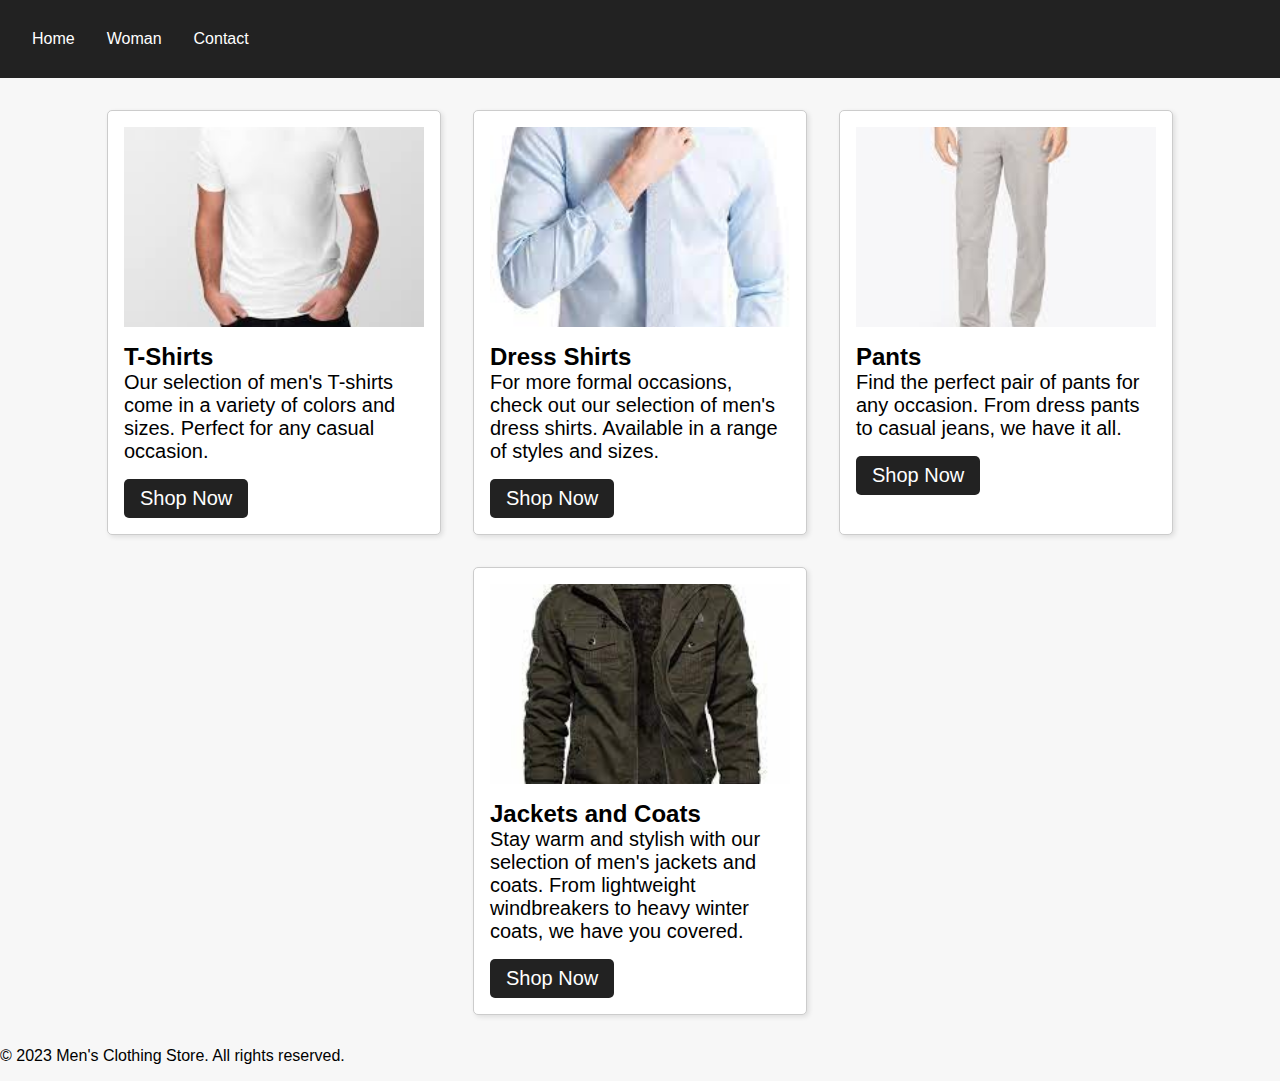
==== men.html @ a5da69d2 "Add files via upload" ====
<!DOCTYPE html>
<html>
<head>
	<title>Men's Clothing Store</title>
	<link rel="stylesheet" href="men.css">
</head>
<body>
    <header>
		<nav>
			<ul>
				<li><a href="index.html">Home</a></li>
				<li><a href="woman.html">Woman</a></li>
				<li><a href="contact us.html">Contact</a></li>
			</ul>
		</nav>
	</header>
	<main>
		<div class="product">
			<img src="tshirt.jpg"Men's T-Shirt">
			<div class="product-info">
				<h2>T-Shirts</h2>
				<p>Our selection of men's T-shirts come in a variety of colors and sizes. Perfect for any casual occasion.</p>
				<button>Shop Now</button>
			</div>
		</div>

		<div class="product">
			<img src="dressshirt.jpg" alt="Men's Dress Shirt">
			<div class="product-info">
				<h2>Dress Shirts</h2>
				<p>For more formal occasions, check out our selection of men's dress shirts. Available in a range of styles and sizes.</p>
				<button>Shop Now</button>
			</div>
		</div>

		<div class="product">
			<img src="Men's Pants.jpg" alt="Men's Pants">
			<div class="product-info">
				<h2>Pants</h2>
				<p>Find the perfect pair of pants for any occasion. From dress pants to casual jeans, we have it all.</p>
				<button>Shop Now</button>
			</div>
		</div>

		<div class="product">
			<img src="men's jackets.jpg" alt="Men's Jacket">
			<div class="product-info">
				<h2>Jackets and Coats</h2>
				<p>Stay warm and stylish with our selection of men's jackets and coats. From lightweight windbreakers to heavy winter coats, we have you covered.</p>
				<button>Shop Now</button>
			</div>
		</div>
	</main>

	<footer>
		<p>&copy; 2023 Men's Clothing Store. All rights reserved.</p>
	</footer>
</body>
</html>
---- men.css ----
header {
    background-color: #333;
    color: white;
    padding: 20px;
  }
  
  nav ul {
    list-style-type: none;
    margin: 0;
    padding: 0;
    overflow: hidden;
  }
  
  nav li {
    float: left;
  }
  
  nav li a {
    display: block;
    color: white;
    text-align: center;
    padding: 14px 16px;
    text-decoration: none;
  }
  
  nav li a:hover {
    background-color: #111;
  }
  
/* Body */
body {
    font-family: Arial, sans-serif;
    background-color: #f7f7f7;
    margin: 0;
    padding: 0;
  }
  
  /* Header */
  header {
    background-color: #222;
    color: #fff;
    padding: 1rem;
  }
  
  header a {
    color: #fff;
    text-decoration: none;
  }
  
  /* Main content */
  main {
    display: flex;
    flex-wrap: wrap;
    justify-content: center;
    margin: 1rem;
  }
  
  .product {
    background-color: #fff;
    border: 1px solid #ccc;
    border-radius: 5px;
    box-shadow: 2px 2px 5px rgba(0, 0, 0, 0.1);
    margin: 1rem;
    padding: 1rem;
    position: relative;
    width: 300px;
  }
  
  .product img {
    display: block;
    height: 200px;
    margin-bottom: 1rem;
    object-fit: cover;
    width: 100%;
  }
  
  .product h2 {
    font-size: 1.5rem;
    margin: 0;
  }
  
  .product p {
    font-size: 1.25rem;
    margin: 0;
  }
  
  .product button {
    background-color: #222;
    border: none;
    border-radius: 5px;
    color: #fff;
    cursor: pointer;
    font-size: 1.25rem;
    margin-top: 1rem;
    padding: 0.5rem 1rem;
    transition: all 0.2s ease;
  }
  
  .product button:hover {
    background-color: #444;
  }
    
  .product button:hover:after {
    height: 100%;
  }
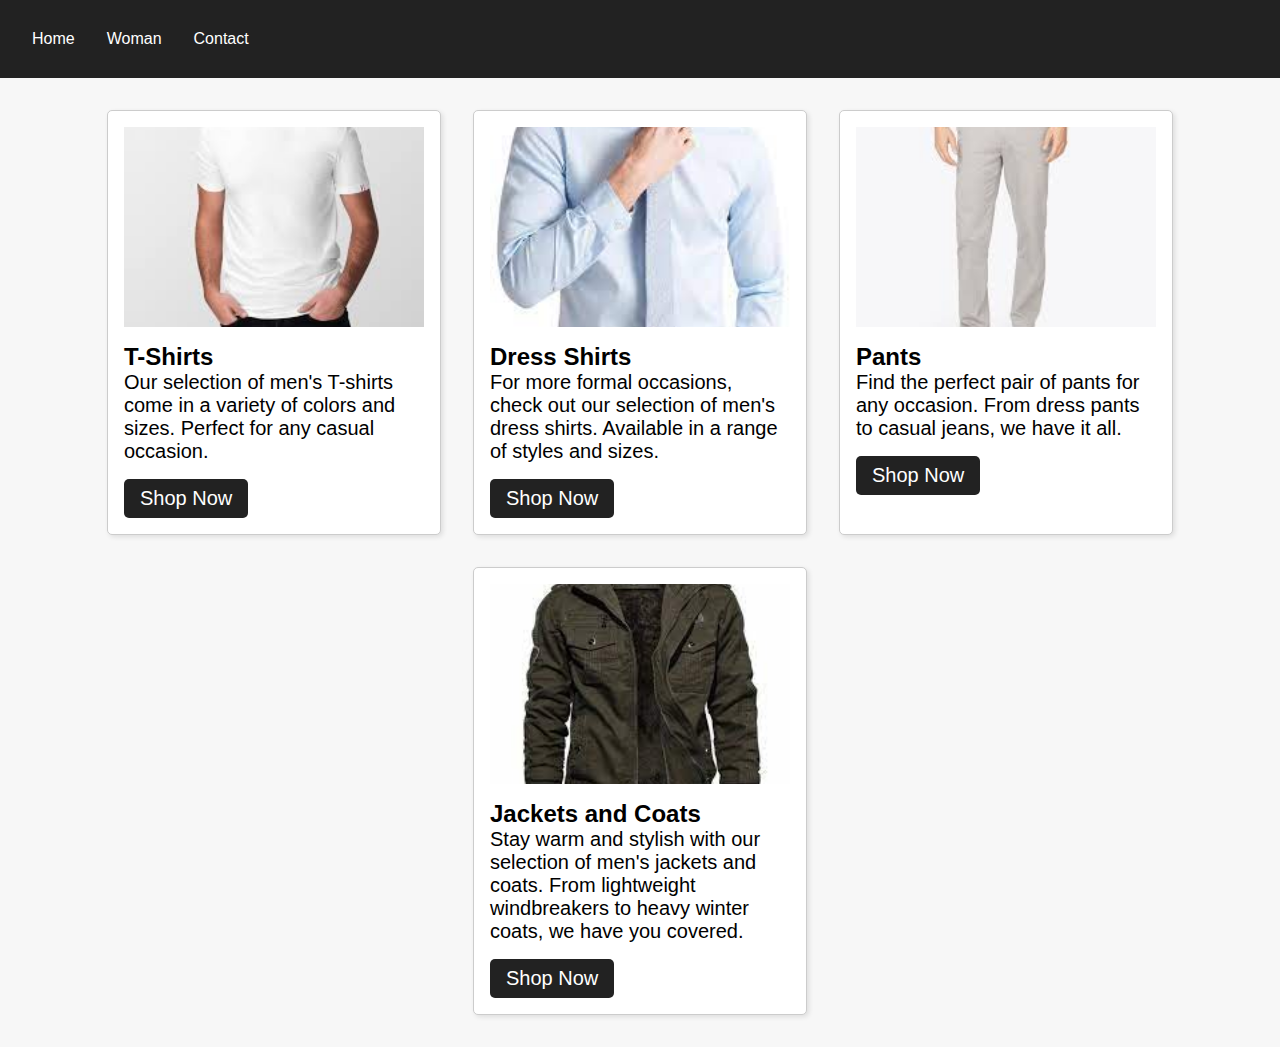
==== commit f7e0922c: "Update men.html" ====
--- a/men.html
+++ b/men.html
@@ -1,7 +1,7 @@
 <!DOCTYPE html>
 <html>
 <head>
-	<title>Men's Clothing Store</title>
+	<title>Men</title>
 	<link rel="stylesheet" href="men.css">
 </head>
 <body>
@@ -51,9 +51,5 @@
 			</div>
 		</div>
 	</main>
-
-	<footer>
-		<p>&copy; 2023 Men's Clothing Store. All rights reserved.</p>
-	</footer>
 </body>
 </html>
